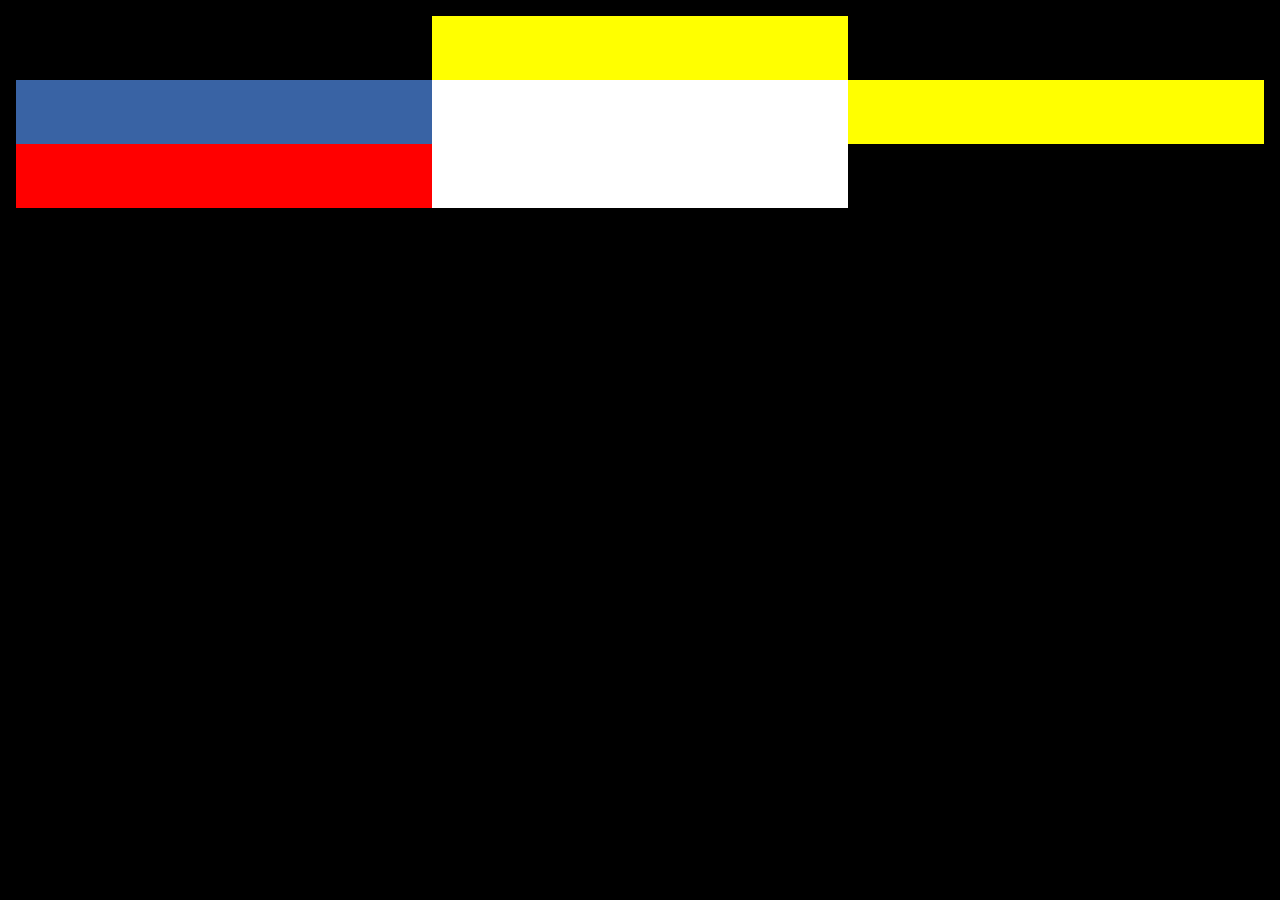
==== web/css/grid/index.html @ c0526407 "feat: tornando esse repositório como um repositório de anotações" ====
<!DOCTYPE html>
<html lang="en">
<head>
  <meta charset="UTF-8">
  <meta name="viewport" content="width=device-width, initial-scale=1.0">
  <title>Exercicio Grid</title>
  <link rel="stylesheet" href="style.css">
</head>
<body>
  <div class="page-wrapper">
    <header class="header-1 pad-32"></header>
    <header class="header-2 pad-32"></header>
    <section class="banner pad-32"></section>
    <section class="mondrian pad-32"></section>
    <section class="texto pad-32"></section>
    <section class="rietveld pad-32"></section>
    <section class="vermelho pad-32"></section>
    <section class="branco pad-32"></section>
    <section class="preto pad-32"></section>
  </div>
</body>
</html>
---- web/css/grid/style.css ----
*{
  box-sizing: border-box;
}

body{
  margin: 0;
  padding: 16px;
  background: #000;
}

.page-wrapper{
  display: grid;
  grid-template-columns: repeat(3, 1fr);
}

.pad-32{
  padding: 32px;
}

.head-1 {
  background: white;
}

.header-2 {
  background: yellow;
}

.bannerer {
  background: white;
}

.mondrian {
  background: #3963A4;
}

.texto {
  background: white;
}

.rietveld{
  background: yellow;
}

.vermelho {
  background: red;
}

.branco {
  background: white;
}

.preto {
  background: black;
}
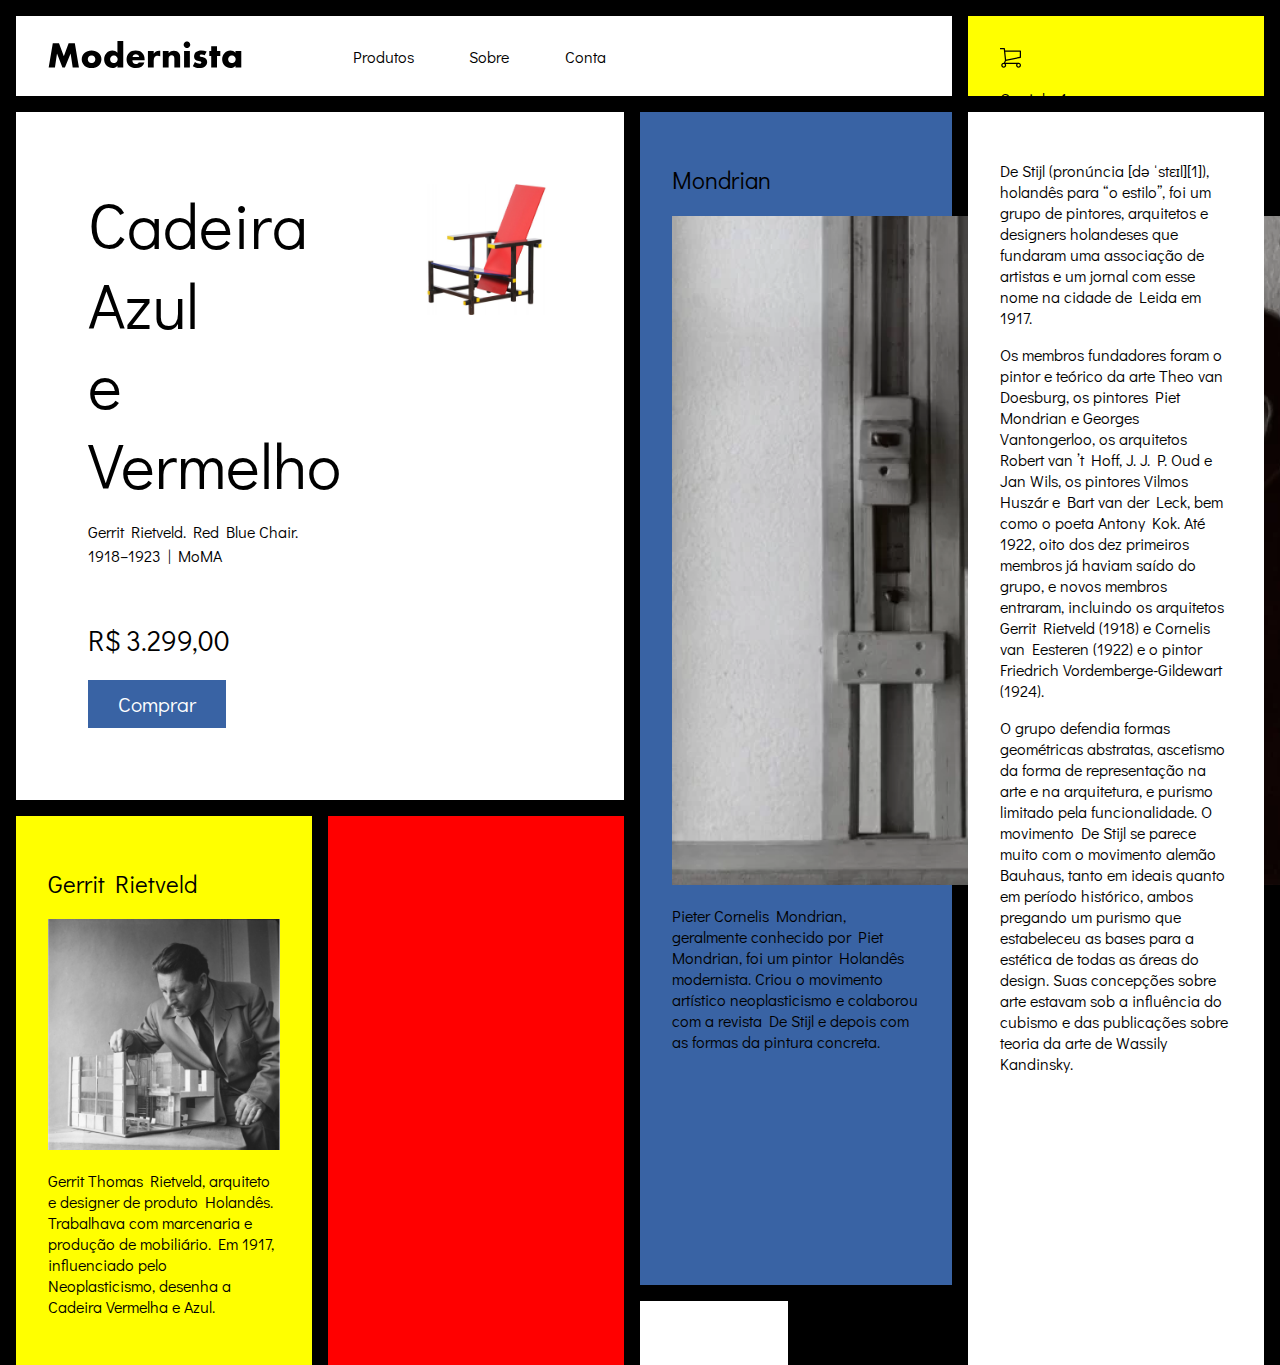
==== commit 4eb7b34e: "feat: adicionar layout e estilo para a página inicial com cabeçalho e seções informativas" ====
--- a/web/css/grid/index.html
+++ b/web/css/grid/index.html
@@ -1,22 +1,102 @@
 <!DOCTYPE html>
-<html lang="en">
-<head>
-  <meta charset="UTF-8">
-  <meta name="viewport" content="width=device-width, initial-scale=1.0">
-  <title>Exercicio Grid</title>
-  <link rel="stylesheet" href="style.css">
-</head>
-<body>
-  <div class="page-wrapper">
-    <header class="header-1 pad-32"></header>
-    <header class="header-2 pad-32"></header>
-    <section class="banner pad-32"></section>
-    <section class="mondrian pad-32"></section>
-    <section class="texto pad-32"></section>
-    <section class="rietveld pad-32"></section>
-    <section class="vermelho pad-32"></section>
-    <section class="branco pad-32"></section>
-    <section class="preto pad-32"></section>
-  </div>
-</body>
-</html>+<html lang="pt-br">
+  <head>
+    <meta charset="UTF-8" />
+    <meta name="viewport" content="width=device-width, initial-scale=1.0" />
+    <title>Exercicio CSS Grid</title>
+    <link
+      href="https://fonts.googleapis.com/css2?family=Didact+Gothic&display=swap"
+      rel="stylesheet"
+    />
+    <link rel="stylesheet" href="style.css" />
+  </head>
+
+  <body>
+    <div class="page-wrapper">
+      <header class="header-1">
+        <div class="logo">
+          <img src="images/logo.svg" alt="logo" />
+        </div>
+        <nav>
+          <a href="#">Produtos</a>
+          <a href="#">Sobre</a>
+          <a href="#">Conta</a>
+        </nav>
+      </header>
+      <header class="header-2 pad-32">
+        <div class="carrinho">
+          <img src="images/ico-cart.svg" />
+          <p>Carrinho<span>1</span></p>
+        </div>
+        <a>Sair</a>
+      </header>
+      <section class="banner pad-32">
+        <div class="banner-text">
+          <h1>Cadeira Azul <br/>e Vermelho</h1>
+          <h4>Gerrit Rietveld. Red Blue Chair. 1918–1923 | MoMA</h4>
+          <h2>R$ 3.299,00</h2>
+          <a role="button">Comprar</a>
+        </div>
+        <div class="banner-image">
+          <img src="images/cadeira-azul-e-vermelho.jpg" alt="Red Blue Chair" /> 
+        </div>
+      </section>
+      <section class="mondrian pad-32">
+        <h2>Mondrian</h2>
+        <img src="images/Piet-Mondrian.png" alt="Piet Mondrian" />
+        <div class="text-block">
+          <p>
+            Pieter Cornelis Mondrian, geralmente conhecido por Piet Mondrian,
+            foi um pintor Holandês modernista. Criou o movimento artístico
+            neoplasticismo e colaborou com a revista De Stijl e depois com as
+            formas da pintura concreta.
+          </p>
+        </div>
+      </section>
+      <section class="texto pad-32">
+        <p>
+          De Stijl (pronúncia [də ˈstɛɪl][1]), holandês para “o estilo”, foi um
+          grupo de pintores, arquitetos e designers holandeses que fundaram uma
+          associação de artistas e um jornal com esse nome na cidade de Leida em
+          1917.
+        </p>
+
+        <p>
+          Os membros fundadores foram o pintor e teórico da arte Theo van
+          Doesburg, os pintores Piet Mondrian e Georges Vantongerloo, os
+          arquitetos Robert van ’t Hoff, J. J. P. Oud e Jan Wils, os pintores
+          Vilmos Huszár e Bart van der Leck, bem como o poeta Antony Kok. Até
+          1922, oito dos dez primeiros membros já haviam saído do grupo, e novos
+          membros entraram, incluindo os arquitetos Gerrit Rietveld (1918) e
+          Cornelis van Eesteren (1922) e o pintor Friedrich
+          Vordemberge-Gildewart (1924).
+        </p>
+
+        <p>
+          O grupo defendia formas geométricas abstratas, ascetismo da forma de
+          representação na arte e na arquitetura, e purismo limitado pela
+          funcionalidade. O movimento De Stijl se parece muito com o movimento
+          alemão Bauhaus, tanto em ideais quanto em período histórico, ambos
+          pregando um purismo que estabeleceu as bases para a estética de todas
+          as áreas do design. Suas concepções sobre arte estavam sob a
+          influência do cubismo e das publicações sobre teoria da arte de
+          Wassily Kandinsky.
+        </p>
+      </section>
+      <section class="rietveld pad-32">
+        <h2>Gerrit Rietveld</h2>
+        <img src="images/Gerrit-Rietveld.jpg" alt="Gerrit Rietveld" />
+        <div class="text-block">
+          <p>
+            Gerrit Thomas Rietveld, arquiteto e designer de produto Holandês.
+            Trabalhava com marcenaria e produção de mobiliário. Em 1917,
+            influenciado pelo Neoplasticismo, desenha a Cadeira Vermelha e Azul.
+          </p>
+        </div>
+      </section>
+      <section class="vermelho pad-32"></section>
+      <section class="branco pad-32"></section>
+      <section class="preto pad-32"></section>
+    </div>
+  </body>
+</html>
--- a/web/css/grid/style.css
+++ b/web/css/grid/style.css
@@ -1,5 +1,7 @@
 *{
   box-sizing: border-box;
+  font-family: "Didact Gothic", serif;
+  font-weight: normal;
 }
 
 body{
@@ -10,45 +12,145 @@
 
 .page-wrapper{
   display: grid;
-  grid-template-columns: repeat(3, 1fr);
+  width: 100%;
+  height: 100vh;
+  gap: 16px;
+  /* height: 100vh; */
+  grid-template-columns:  2.5fr 2.5fr 1.25fr 1.25fr 2.5fr;
+  grid-template-rows: 80px auto;
+  /* grid-template-rows:  3fr 1fr 5fr; */
+  align-items: stretch;
+  justify-items: stretch;
 }
 
 .pad-32{
   padding: 32px;
 }
 
-.head-1 {
+.header-1 {
   background: white;
+  grid-column: 1/5;
+  display: flex;
+  flex-direction: row;
+  justify-content: start;
+  align-items: center;
+}
+
+.header-1 nav {
+  width: 33%;
+  display: flex;
+  flex-direction: row;
+  justify-content: space-around;
+}
+
+.header-1 nav a {
+  text-decoration: none;
+  color: black;
+}
+
+.logo {
+  width: 33%;
+  height: 33px;
+}
+
+.logo img {
+  margin-left: 32px;
 }
 
 .header-2 {
   background: yellow;
+  grid-column: 5/6;
 }
 
-.bannerer {
+.banner {
   background: white;
+  grid-column: 1/3;
+  grid-row: 2/3;
+  display: flex;
+  flex-direction: row;
+  justify-content: space-between;
+}
+
+.banner-text h1 {
+  font-size: 64px;
+  line-height: 80px;
+  margin: 0 0 16px 0;
+  padding: 0;
+}
+
+.banner-text h2 {
+  font-size: 28px;
+  line-height: 32px;
+  margin: 56px 0 16px 0;
+  padding: 0;
+}
+
+.banner-text h4 {
+  font-size: 16px;
+  line-height: 24px;
+  margin: 0;
+  padding: 0;
+}
+
+.banner-text a {
+  font-size: 21px;
+  color: #FFF;
+  padding: 10px 30px;
+  background-color: #3963A4;
+  margin-top: 24px;
+  display: table;
+  text-align: center;
+}
+
+.banner-text, .banner-image {
+  width: 50%;
+  display: table;
+  padding: 40px;
+}
+
+.banner-image img {
+  width: 100%;
+  max-width: 100%;
+  height: auto;
 }
 
 .mondrian {
   background: #3963A4;
+  grid-column: 3/5;
+  grid-row: 2/4;
 }
 
 .texto {
   background: white;
+  grid-column: 5/6;
+  grid-row: 2/5;
 }
 
-.rietveld{
+.rietveld {
   background: yellow;
+  grid-column: 1/2;
+  grid-row: 3/5;
+}
+
+.rietveld img {
+  max-width: 100%;
+  height: auto;
 }
 
 .vermelho {
   background: red;
+  grid-column: 2/3;
+  grid-row: 3/5;
 }
 
 .branco {
   background: white;
+  grid-column: 3/4;
+  grid-row: 4/5;
 }
 
 .preto {
   background: black;
+  grid-column: 4/5;
+  grid-row: 4/5;
 }